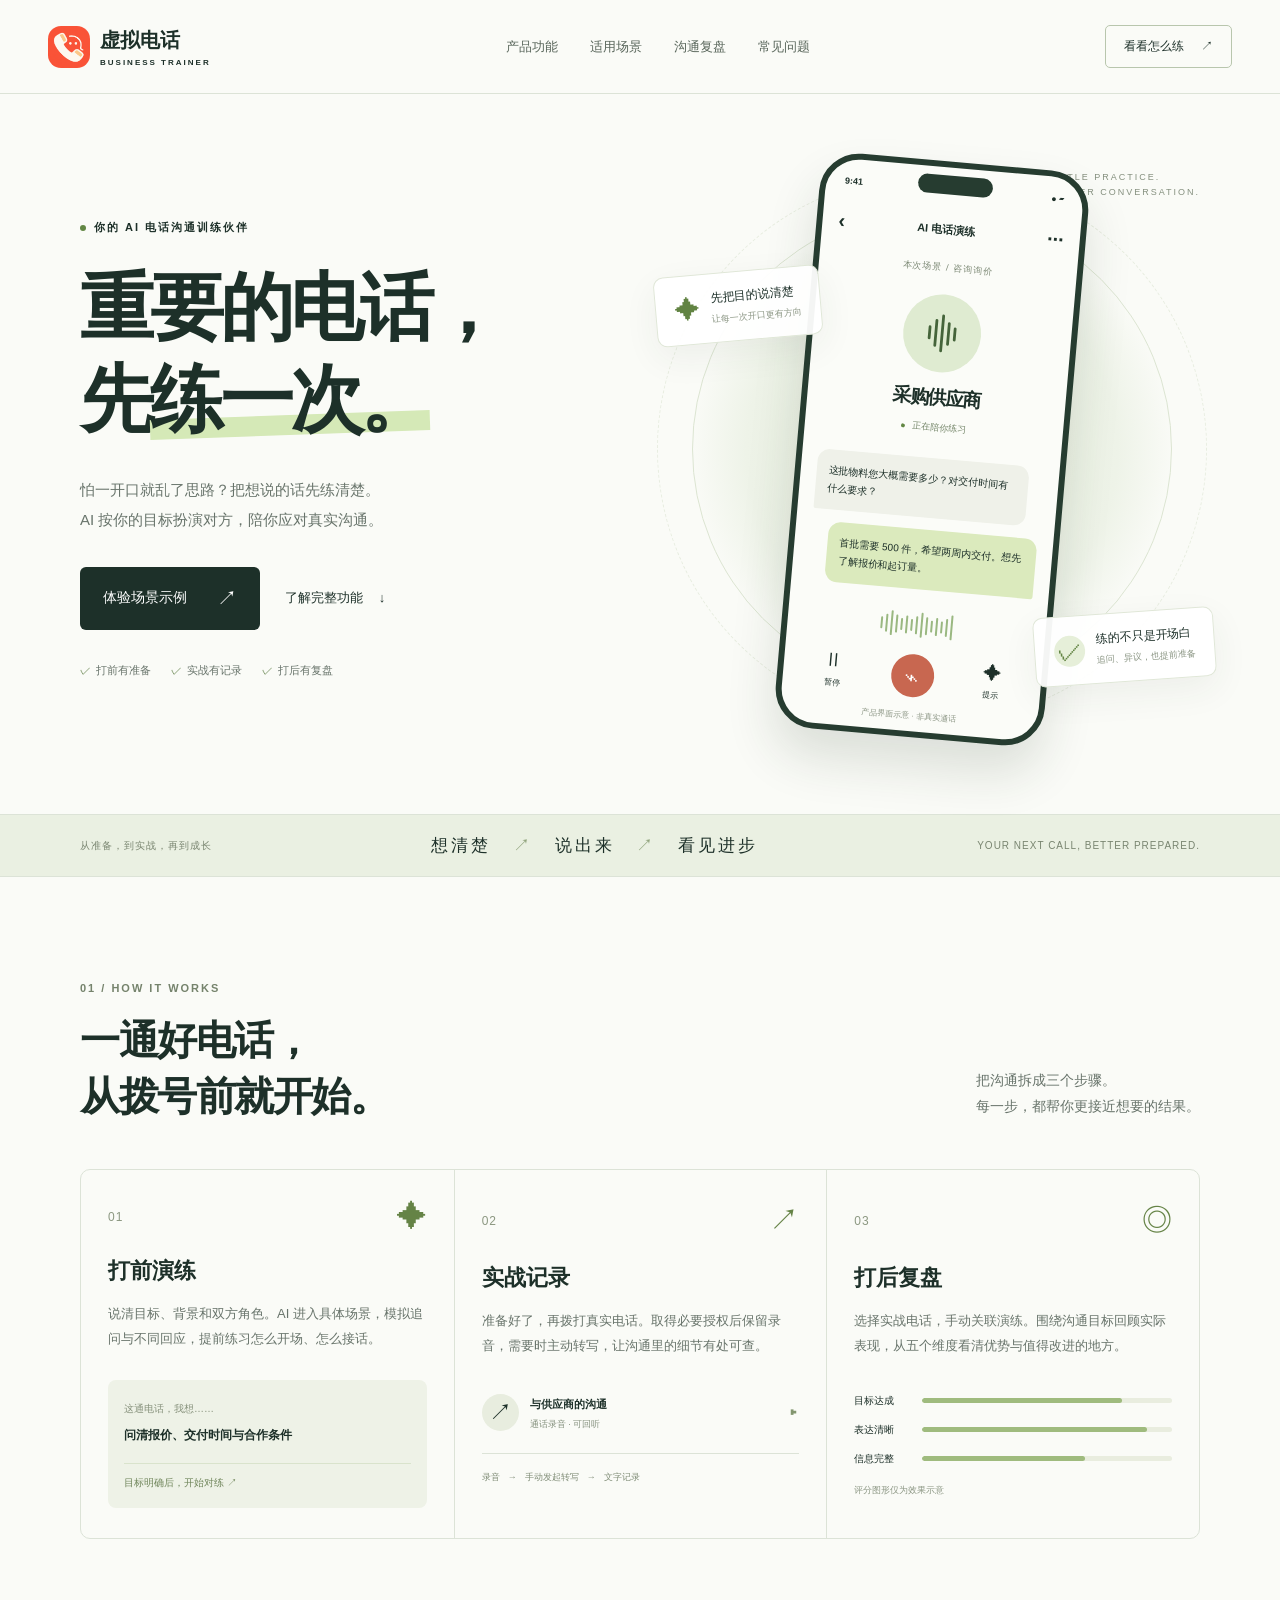
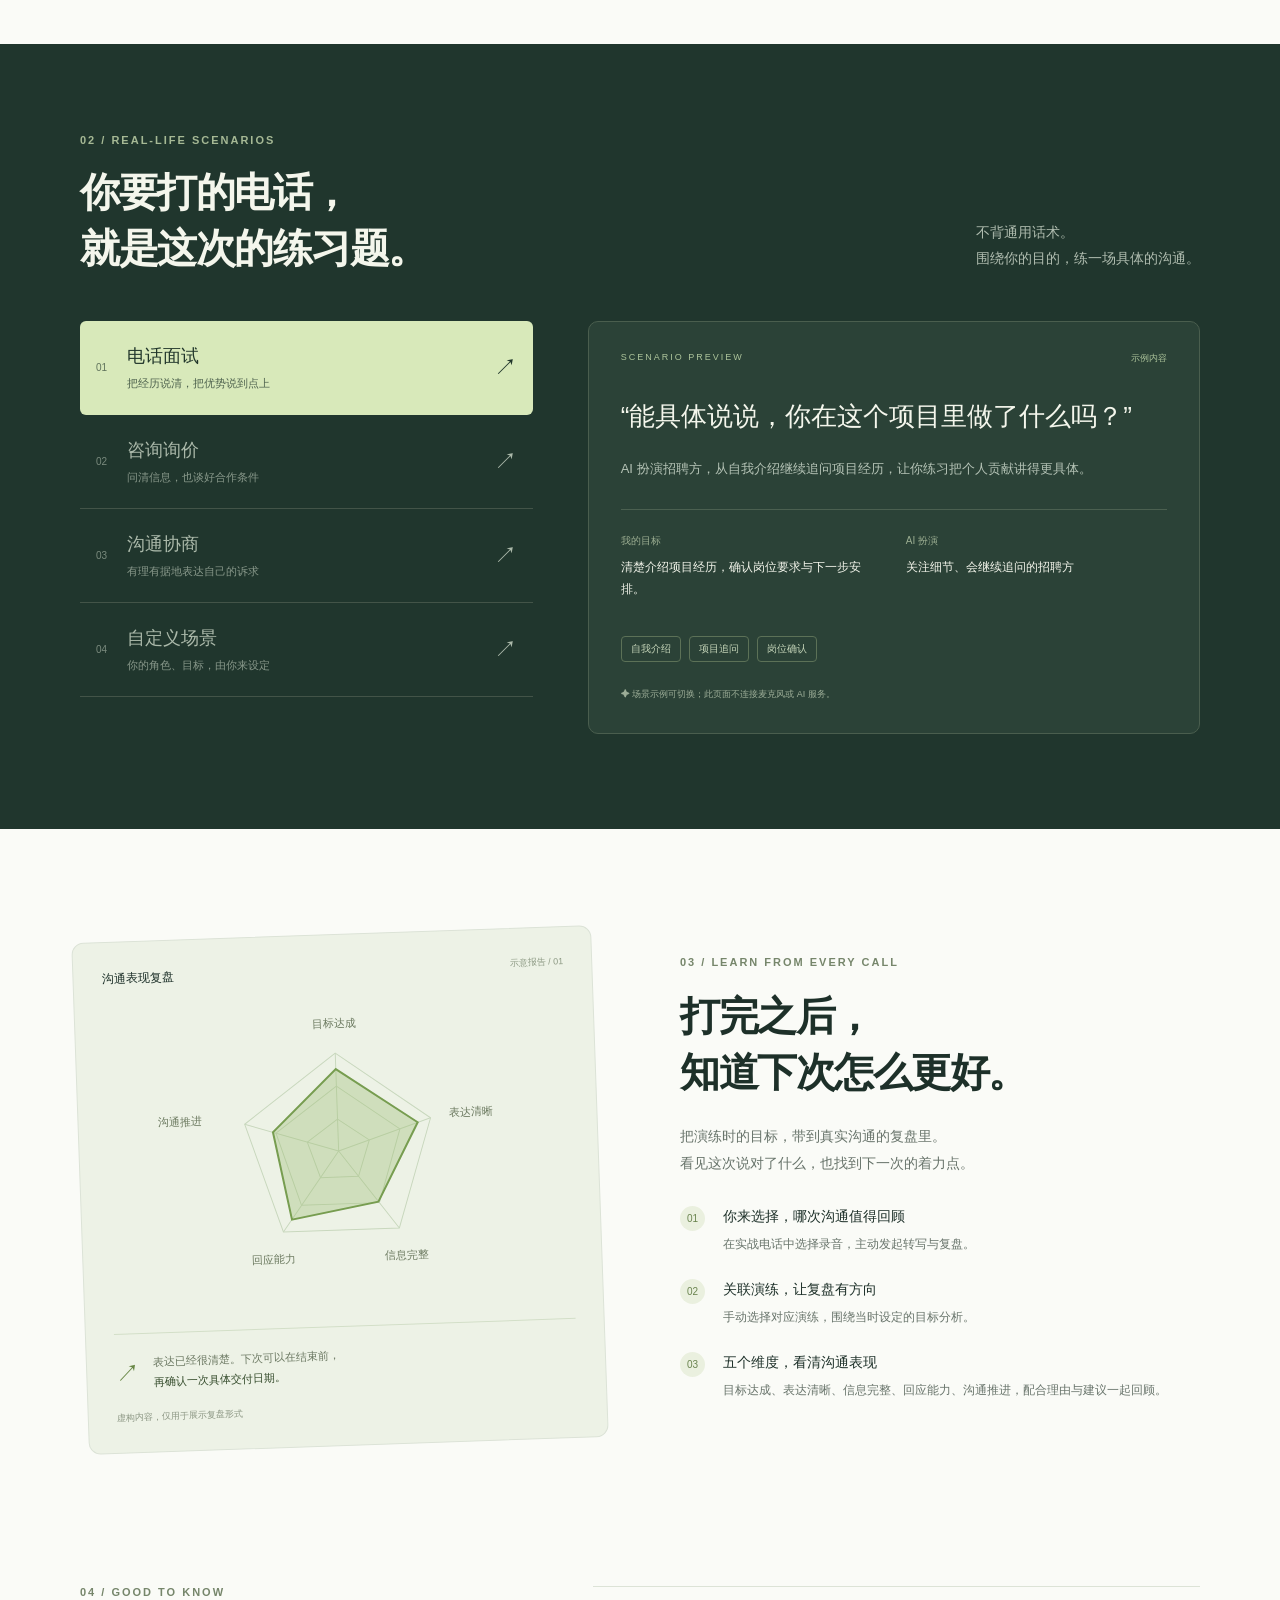
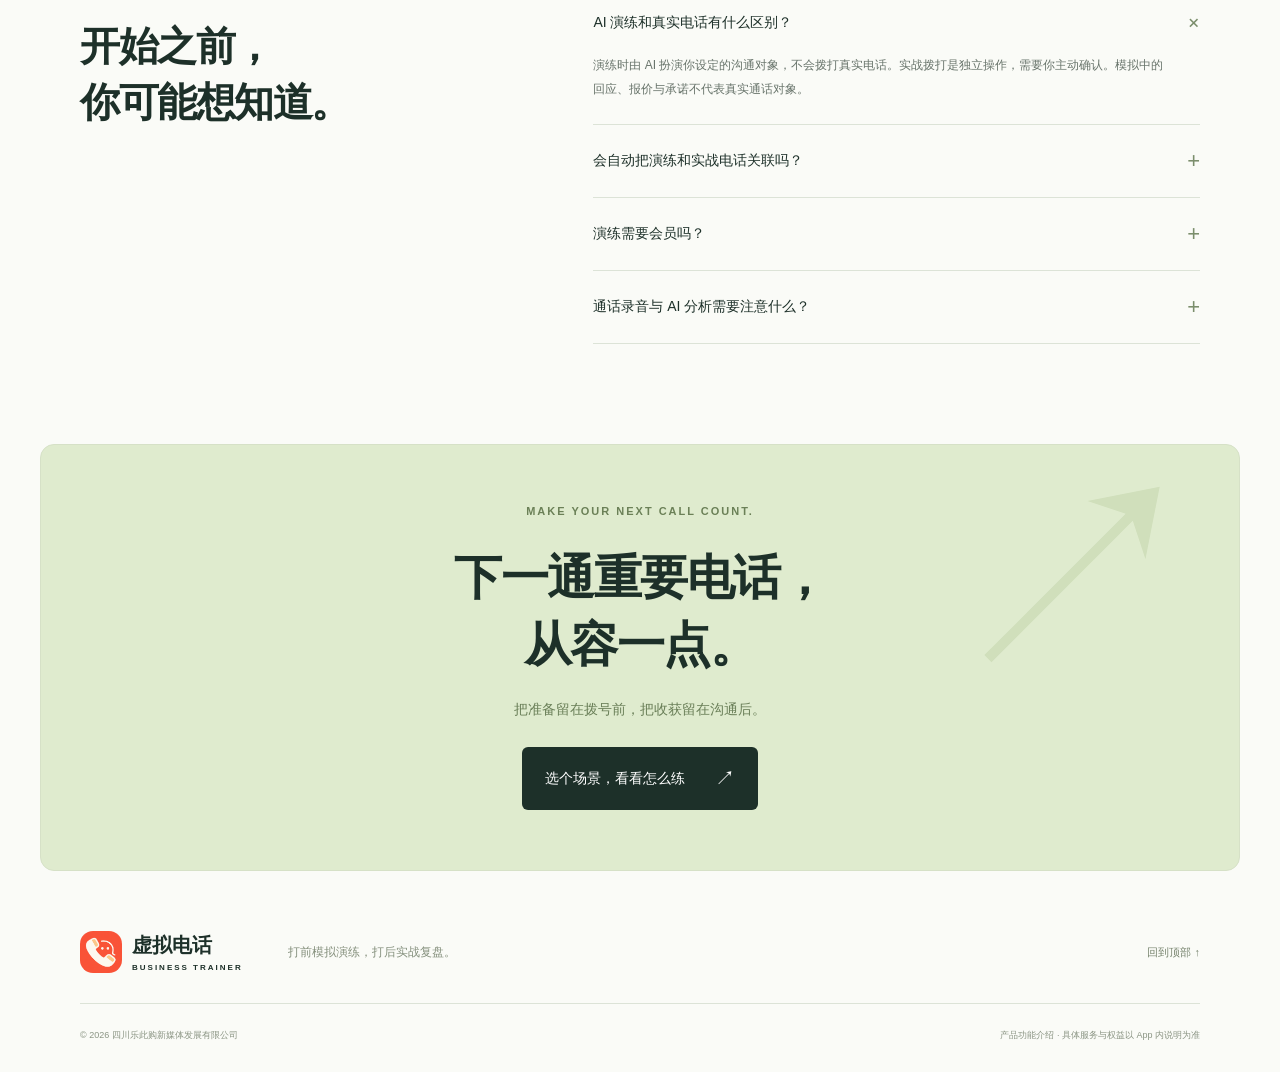
==== 官网/index.html @ 571f8d10 "更新官网与应用Logo，调整演练和复盘流程说明" ====
<!doctype html>
<html lang="zh-CN">
<head>
<meta charset="utf-8"><meta name="viewport" content="width=device-width, initial-scale=1">
<meta name="description" content="虚拟电话 BusinessTrainer：重要电话先演练，实战沟通留记录，打完再复盘。为电话面试、咨询询价、沟通协商提前做好准备。">
<meta name="theme-color" content="#edf3e8">
<title>虚拟电话 BusinessTrainer · 重要的电话，先练一次</title>
<link rel="icon" href="assets/app-logo.png" type="image/png"><link rel="apple-touch-icon" href="assets/app-logo.png"><link rel="stylesheet" href="styles.css"><script src="script.js" defer></script>
</head>
<body>
<a class="skip" href="#main">跳到主要内容</a>
<header class="header"><a href="#" class="brand" aria-label="虚拟电话 首页"><img class="brand-icon" src="assets/app-logo.png" alt="虚拟电话 Logo" width="42" height="42"><span>虚拟电话<small>BUSINESS TRAINER</small></span></a><nav aria-label="主导航"><a href="#features">产品功能</a><a href="#scenarios">适用场景</a><a href="#review">沟通复盘</a><a href="#faq">常见问题</a></nav><a class="nav-cta" href="#scenarios">看看怎么练 <span>↗</span></a></header>
<main id="main">
<section class="hero wrap">
<div class="hero-copy"><p class="eyebrow"><span class="dot"></span> 你的 AI 电话沟通训练伙伴</p><h1>重要的电话，<br>先<span class="emphasis">练一次。</span></h1><p class="hero-desc">怕一开口就乱了思路？把想说的话先练清楚。<br>AI 按你的目标扮演对方，陪你应对真实沟通。</p><div class="hero-actions"><a class="button dark" href="#scenarios">体验场景示例 <span>↗</span></a><a class="text-link" href="#features">了解完整功能 <span>↓</span></a></div><div class="hero-tags"><span>打前有准备</span><span>实战有记录</span><span>打后有复盘</span></div></div>
<div class="hero-art" aria-label="AI电话演练界面示意"><div class="orbit orbit-one"></div><div class="orbit orbit-two"></div><span class="art-caption">A LITTLE PRACTICE.<br>A BETTER CONVERSATION.</span><div class="float-note note-top"><span>✦</span><div>先把目的说清楚<small>让每一次开口更有方向</small></div></div><div class="phone"><div class="island"></div><div class="phone-bar"><span>9:41</span><span>● ▰</span></div><div class="phone-heading"><span>‹</span> AI 电话演练 <span>···</span></div><div class="role-label">本次场景 / 咨询询价</div><div class="avatar"><svg viewBox="0 0 80 80" aria-hidden="true"><path d="M22 32v16M31 22v36M40 15v50M49 25v30M58 32v16"/></svg></div><h2>采购供应商</h2><p class="phone-status"><span class="dot"></span> 正在陪你练习</p><div class="bubble ai">这批物料您大概需要多少？对交付时间有什么要求？</div><div class="bubble user">首批需要 500 件，希望两周内交付。想先了解报价和起订量。</div><div class="wave" aria-hidden="true"><i></i><i></i><i></i><i></i><i></i><i></i><i></i><i></i><i></i><i></i><i></i><i></i><i></i><i></i><i></i></div><div class="phone-controls"><span>Ⅱ<small>暂停</small></span><span class="end-call">⌁</span><span>✦<small>提示</small></span></div><p class="mock-label">产品界面示意 · 非真实通话</p></div><div class="float-note note-bottom"><span class="check">✓</span><div>练的不只是开场白<small>追问、异议，也提前准备</small></div></div></div>
</section>
<div class="ribbon"><div class="wrap"><span>从准备，到实战，再到成长</span><p>想清楚 <b>↗</b> 说出来 <b>↗</b> 看见进步</p><span>YOUR NEXT CALL, BETTER PREPARED.</span></div></div>
<section class="section wrap" id="features"><div class="section-top"><div><p class="eyebrow">01 / HOW IT WORKS</p><h2>一通好电话，<br>从拨号前就开始。</h2></div><p class="section-description">把沟通拆成三个步骤。<br>每一步，都帮你更接近想要的结果。</p></div><div class="feature-grid"><article class="feature"><div class="feature-top"><span class="step">01</span><span class="line-icon">✦</span></div><h3>打前演练</h3><p>说清目标、背景和双方角色。AI 进入具体场景，模拟追问与不同回应，提前练习怎么开场、怎么接话。</p><div class="mini-goal"><small>这通电话，我想……</small><strong>问清报价、交付时间与合作条件</strong><span>目标明确后，开始对练 ↗</span></div></article><article class="feature"><div class="feature-top"><span class="step">02</span><span class="line-icon">↗</span></div><h3>实战记录</h3><p>准备好了，再拨打真实电话。取得必要授权后保留录音，需要时主动转写，让沟通里的细节有处可查。</p><div class="mini-record"><span class="record-dot">↗</span><div><strong>与供应商的沟通</strong><small>通话录音 · 可回听</small></div><span>▸</span></div><div class="transcript"><span>录音</span><b>→</b><span>手动发起转写</span><b>→</b><span>文字记录</span></div></article><article class="feature"><div class="feature-top"><span class="step">03</span><span class="line-icon">◎</span></div><h3>打后复盘</h3><p>选择实战电话，手动关联演练。围绕沟通目标回顾实际表现，从五个维度看清优势与值得改进的地方。</p><div class="mini-review"><span>目标达成</span><div><i style="width:80%"></i></div><span>表达清晰</span><div><i style="width:90%"></i></div><span>信息完整</span><div><i style="width:65%"></i></div></div><small class="example-label">评分图形仅为效果示意</small></article></div></section>
<section class="scenarios-section" id="scenarios"><div class="wrap"><div class="section-top"><div><p class="eyebrow">02 / REAL-LIFE SCENARIOS</p><h2>你要打的电话，<br>就是这次的练习题。</h2></div><p class="section-description">不背通用话术。<br>围绕你的目的，练一场具体的沟通。</p></div><div class="scenario-layout"><div class="scenario-picker" role="tablist" aria-label="选择演练场景"><button role="tab" id="tab-interview" aria-controls="scenario-panel" aria-selected="true" data-scene="interview"><span>01</span><div><strong>电话面试</strong><small>把经历说清，把优势说到点上</small></div><b>↗</b></button><button role="tab" id="tab-inquiry" aria-controls="scenario-panel" aria-selected="false" tabindex="-1" data-scene="inquiry"><span>02</span><div><strong>咨询询价</strong><small>问清信息，也谈好合作条件</small></div><b>↗</b></button><button role="tab" id="tab-negotiate" aria-controls="scenario-panel" aria-selected="false" tabindex="-1" data-scene="negotiate"><span>03</span><div><strong>沟通协商</strong><small>有理有据地表达自己的诉求</small></div><b>↗</b></button><button role="tab" id="tab-custom" aria-controls="scenario-panel" aria-selected="false" tabindex="-1" data-scene="custom"><span>04</span><div><strong>自定义场景</strong><small>你的角色、目标，由你来设定</small></div><b>↗</b></button></div><div class="scenario-panel" id="scenario-panel" role="tabpanel" aria-labelledby="tab-interview" tabindex="0"><div class="panel-label"><span>SCENARIO PREVIEW</span><span>示例内容</span></div><h3 id="scene-title">“能具体说说，你在这个项目里做了什么吗？”</h3><p id="scene-desc">AI 扮演招聘方，从自我介绍继续追问项目经历，让你练习把个人贡献讲得更具体。</p><div class="scene-context"><div><small>我的目标</small><p id="scene-goal">清楚介绍项目经历，确认岗位要求与下一步安排。</p></div><div><small>AI 扮演</small><p id="scene-role">关注细节、会继续追问的招聘方</p></div></div><div class="practice-points" id="scene-points"><span>自我介绍</span><span>项目追问</span><span>岗位确认</span></div><p class="panel-foot">✦ 场景示例可切换；此页面不连接麦克风或 AI 服务。</p></div></div></div></section>
<section class="section wrap review-section" id="review"><div class="review-visual"><div class="report-top"><span>沟通表现复盘</span><small>示意报告 / 01</small></div><svg class="radar" viewBox="0 0 400 310" role="img" aria-label="五维复盘示意图：目标达成、表达清晰、信息完整、回应能力、沟通推进"><g transform="translate(200 153)"><polygon class="radar-grid" points="0,-98 93,-30 58,79 -58,79 -93,-30"/><polygon class="radar-grid" points="0,-65 62,-20 39,53 -39,53 -62,-20"/><polygon class="radar-grid" points="0,-32 31,-10 19,26 -19,26 -31,-10"/><path class="radar-grid" d="M0 0V-98M0 0L93 -30M0 0L58 79M0 0L-58 79M0 0L-93 -30"/><polygon class="radar-value" points="0,-82 80,-26 38,52 -49,67 -65,-21"/></g><g class="radar-label"><text x="200" y="29" text-anchor="middle">目标达成</text><text x="312" y="122">表达清晰</text><text x="265" y="263" text-anchor="middle">信息完整</text><text x="131" y="263" text-anchor="middle">回应能力</text><text x="20" y="122">沟通推进</text></g></svg><div class="report-note"><span>↗</span><p>表达已经很清楚。下次可以在结束前，<br><strong>再确认一次具体交付日期。</strong></p></div><small class="example-label">虚构内容，仅用于展示复盘形式</small></div><div class="review-copy"><p class="eyebrow">03 / LEARN FROM EVERY CALL</p><h2>打完之后，<br>知道下次怎么更好。</h2><p class="section-description">把演练时的目标，带到真实沟通的复盘里。<br>看见这次说对了什么，也找到下一次的着力点。</p><ol class="review-steps"><li><span>01</span><div><h3>你来选择，哪次沟通值得回顾</h3><p>在实战电话中选择录音，主动发起转写与复盘。</p></div></li><li><span>02</span><div><h3>关联演练，让复盘有方向</h3><p>手动选择对应演练，围绕当时设定的目标分析。</p></div></li><li><span>03</span><div><h3>五个维度，看清沟通表现</h3><p>目标达成、表达清晰、信息完整、回应能力、沟通推进，配合理由与建议一起回顾。</p></div></li></ol></div></section>
<section class="faq-section wrap" id="faq"><div><p class="eyebrow">04 / GOOD TO KNOW</p><h2>开始之前，<br>你可能想知道。</h2></div><div class="faq-list"><details open><summary>AI 演练和真实电话有什么区别？<span>+</span></summary><p>演练时由 AI 扮演你设定的沟通对象，不会拨打真实电话。实战拨打是独立操作，需要你主动确认。模拟中的回应、报价与承诺不代表真实通话对象。</p></details><details><summary>会自动把演练和实战电话关联吗？<span>+</span></summary><p>由你选择关联。在复盘中选择实战电话，再手动选择对应的演练并确认。挂断电话或完成转写，不会自动生成对照复盘。</p></details><details><summary>演练需要会员吗？<span>+</span></summary><p>AI 对话演练为会员功能。当前方案为每位用户每日累计最多 15 分钟，北京时间次日重置。实战呼叫、录音转写与复盘也受会员权益和每日额度限制，具体以 App 内说明为准。</p></details><details><summary>通话录音与 AI 分析需要注意什么？<span>+</span></summary><p>录音前需告知参与方并取得必要同意。语音转写及 AI 结果可能出现遗漏或错误，重要金额、日期与约定请结合原始录音和实际情况核实。</p></details></div></section>
<section class="closing wrap"><span class="closing-mark">↗</span><p class="eyebrow">MAKE YOUR NEXT CALL COUNT.</p><h2>下一通重要电话，<br>从容一点。</h2><p>把准备留在拨号前，把收获留在沟通后。</p><a href="#scenarios" class="button dark">选个场景，看看怎么练 <span>↗</span></a></section>
</main>
<footer class="footer wrap"><a href="#" class="brand"><img class="brand-icon" src="assets/app-logo.png" alt="虚拟电话 Logo" width="42" height="42"><span>虚拟电话<small>BUSINESS TRAINER</small></span></a><p>打前模拟演练，打后实战复盘。</p><a href="#main">回到顶部 ↑</a><div class="footer-bottom"><span>© <span id="year">2026</span> 四川乐此购新媒体发展有限公司</span><span>产品功能介绍 · 具体服务与权益以 App 内说明为准</span></div></footer>
</body></html>
---- 官网/styles.css ----
:root{--ink:#1d3029;--muted:#68746b;--paper:#fafbf7;--green:#d5e9b7;--line:#dce3d7;--serif:Georgia,'Songti SC','STSong',serif}*{box-sizing:border-box}html{scroll-behavior:smooth;scroll-padding-top:100px}body{margin:0;background:var(--paper);color:var(--ink);font-family:-apple-system,BlinkMacSystemFont,'Segoe UI','PingFang SC','Microsoft YaHei',sans-serif;-webkit-font-smoothing:antialiased}a{color:inherit;text-decoration:none}button{font:inherit}button,a,summary{-webkit-tap-highlight-color:transparent}a:focus-visible,button:focus-visible,summary:focus-visible,[tabindex]:focus-visible{outline:3px solid #638c3e;outline-offset:5px}.wrap{max-width:1200px;margin:auto;padding-left:40px;padding-right:40px}.skip{position:fixed;top:-60px;left:20px;padding:12px;background:var(--ink);color:white;z-index:20}.skip:focus{top:10px}.header{max-width:1440px;margin:auto;padding:25px 48px;display:flex;align-items:center;justify-content:space-between;gap:25px;border-bottom:1px solid var(--line)}.brand{display:flex;align-items:center;gap:10px;font-weight:700;font-size:20px;white-space:nowrap}.brand small{display:block;letter-spacing:2px;font-size:8px;font-weight:600;margin-top:4px}.brand-icon{width:42px;height:42px;background:var(--ink);color:var(--green);border-radius:13px;display:grid;place-items:center;font-size:33px;font-weight:400}.header nav{display:flex;gap:32px;font-size:13px;color:#59665b}.header nav a:hover,.text-link:hover{color:#567830}.nav-cta{border:1px solid #b8c6ad;padding:12px 18px;border-radius:5px;font-size:12px}.nav-cta span{margin-left:14px}.hero{min-height:720px;display:grid;grid-template-columns:1.05fr 1fr;align-items:center;gap:20px;padding-top:60px;padding-bottom:70px}.eyebrow{font-size:11px;letter-spacing:2px;font-weight:600;display:flex;align-items:center;gap:8px;margin:0 0 27px}.dot{display:inline-block;width:6px;height:6px;background:#628744;border-radius:50%}h1{font-size:clamp(48px,5.8vw,78px);letter-spacing:-4px;line-height:1.24;margin:0 0 29px;font-weight:650}.emphasis{position:relative;z-index:0}.emphasis:after{content:'';position:absolute;left:0;right:0;bottom:6px;height:20px;background:var(--green);z-index:-1;transform:rotate(-2deg)}.hero-desc{font-size:15px;line-height:1.95;color:var(--muted);margin:0}.hero-actions{display:flex;align-items:center;gap:25px;margin:33px 0}.button{display:inline-flex;align-items:center;justify-content:space-between;gap:30px;padding:18px 23px;border-radius:6px;font-size:14px}.dark{background:var(--ink);color:white}.dark:hover{background:#355040}.button span{font-size:20px}.text-link{font-size:13px}.text-link span{margin-left:12px}.hero-tags{display:flex;gap:20px;color:var(--muted);font-size:11px}.hero-tags span:before{content:'✓';margin-right:5px;color:#5a7b40}.hero-art{height:580px;position:relative;display:flex;align-items:center;justify-content:center;isolation:isolate}.orbit{position:absolute;border:1px solid #dce5d2;border-radius:50%;z-index:-1}.orbit-one{width:480px;height:480px;background:radial-gradient(ellipse,#e5eedb 5%,#eef3e8 55%,transparent 72%)}.orbit-two{width:550px;height:550px;border-style:dashed;opacity:.6}.art-caption{position:absolute;top:11px;right:0;font-size:9px;letter-spacing:2px;line-height:1.7;color:#85907f}.phone{width:270px;background:#fbfcf8;border:6px solid #263c30;border-radius:40px;padding:17px 16px 10px;box-shadow:0 28px 50px #24362424;transform:rotate(5deg);position:relative}.island{position:absolute;top:8px;left:92px;width:75px;height:19px;background:#263c30;border-radius:20px}.phone-bar{display:flex;justify-content:space-between;font-size:9px;font-weight:700;padding:0 3px 14px}.phone-heading{display:flex;justify-content:space-between;align-items:center;font-size:11px;font-weight:600;padding:10px 0 20px}.phone-heading>span{font-size:20px}.role-label{text-align:center;font-size:9px;color:#7c8975;letter-spacing:1px}.avatar{width:78px;height:78px;margin:20px auto 13px;border-radius:50%;background:#dfebd1;display:grid;place-items:center}.avatar svg{width:56px;height:56px;stroke:#45643a;stroke-width:4;stroke-linecap:round;fill:none}.phone h2{text-align:center;font-size:19px;margin:0}.phone-status{text-align:center;font-size:9px;color:#738568;margin:9px 0 24px}.phone-status .dot{width:4px;height:4px;margin-right:5px}.bubble{padding:12px;font-size:10px;line-height:1.8;border-radius:12px;margin:12px 0}.bubble.ai{background:#eff1e9;margin-right:14px;border-bottom-left-radius:2px}.bubble.user{background:#dbeabd;margin-left:17px;border-bottom-right-radius:2px}.wave{height:48px;display:flex;justify-content:center;align-items:center;gap:3px}.wave i{width:2px;height:12px;background:#9ab881;border-radius:3px}.wave i:nth-child(3n){height:25px}.wave i:nth-child(4n){height:34px}.wave i:nth-child(2n){height:18px}.phone-controls{display:flex;align-items:center;justify-content:space-around;text-align:center;font-size:18px;margin:5px 0 13px}.phone-controls small{display:block;font-size:8px;margin-top:5px;font-weight:400}.end-call{background:#c86750;color:white;width:43px;height:43px;display:grid;place-items:center;border-radius:50%;font-size:26px}.mock-label{text-align:center;font-size:8px;color:#8b9584;margin:0}.float-note{position:absolute;display:flex;gap:11px;align-items:center;background:#fffffff2;padding:16px 19px;border:1px solid #e0e7d8;border-radius:10px;box-shadow:0 12px 35px #2a3c2810;font-size:12px;z-index:2}.float-note small{display:block;color:#8a9583;font-size:9px;margin-top:6px}.float-note>span{color:#618342;font-size:25px}.note-top{top:112px;left:-8px;transform:rotate(-5deg)}.note-bottom{bottom:57px;right:-15px;transform:rotate(-4deg)}.check{background:#e6efd9;border-radius:50%;width:31px;height:31px;text-align:center}.ribbon{background:#eaf0e2;border-top:1px solid var(--line);border-bottom:1px solid var(--line)}.ribbon .wrap{display:flex;align-items:center;justify-content:space-between;gap:20px;padding-top:19px;padding-bottom:19px}.ribbon span{font-size:10px;color:#798570;letter-spacing:1px}.ribbon p{margin:0;font-size:17px;letter-spacing:3px}.ribbon b{font-weight:400;color:#91a47d;margin:0 14px}.section{padding-top:105px;padding-bottom:105px}.section-top{display:flex;justify-content:space-between;align-items:flex-end;gap:40px;margin-bottom:45px}h2{font-size:40px;line-height:1.4;letter-spacing:-1.5px;font-weight:600;margin:0}.section-top .eyebrow{margin-bottom:18px;color:#75836c}.section-description{color:var(--muted);font-size:14px;line-height:1.9;margin:0 0 4px}.feature-grid{display:grid;grid-template-columns:repeat(3,1fr);border:1px solid var(--line);border-radius:10px;overflow:hidden}.feature{padding:30px 27px;min-width:0}.feature+.feature{border-left:1px solid var(--line)}.feature-top{display:flex;align-items:center;justify-content:space-between}.step{font-size:12px;letter-spacing:1px;color:#8b9780}.line-icon{font-size:30px;color:#658346}.feature h3{font-size:22px;margin:22px 0 15px}.feature>p{font-size:13px;line-height:1.95;color:var(--muted);margin:0 0 28px}.mini-goal{background:#eef2e7;border-radius:8px;padding:18px 16px}.mini-goal small{font-size:10px;color:#86917b}.mini-goal strong{display:block;font-size:12px;line-height:1.7;margin:9px 0 18px}.mini-goal>span{font-size:10px;color:#70865b;border-top:1px solid #d9e3cc;display:block;padding-top:12px}.mini-record{display:flex;align-items:center;gap:11px;margin:35px 0 22px}.record-dot{width:37px;height:37px;background:#e8eddf;display:grid;place-items:center;border-radius:50%;font-size:23px}.mini-record strong{font-size:11px}.mini-record small{display:block;margin-top:6px;font-size:9px;color:#85917e}.mini-record>span:last-child{margin-left:auto;font-size:22px;color:#82966f}.transcript{display:flex;gap:8px;align-items:center;border-top:1px solid var(--line);padding-top:17px;font-size:9px;white-space:nowrap;color:#7f8c76}.transcript b{font-weight:400}.mini-review{display:grid;grid-template-columns:58px 1fr;gap:15px 10px;align-items:center;font-size:10px;margin-top:35px}.mini-review>div{height:5px;border-radius:5px;background:#e9eddf;overflow:hidden}.mini-review i{display:block;height:5px;background:#9fbb7e;border-radius:5px}.example-label{display:block;color:#8b9683;font-size:9px;margin-top:18px}.scenarios-section{background:#20362d;color:#f4f6ec;padding:90px 0 95px}.scenarios-section .eyebrow{color:#a6b995}.scenarios-section .section-description{color:#afbcaf}.scenario-layout{display:grid;grid-template-columns:.85fr 1.15fr;gap:55px}.scenario-picker{display:flex;flex-direction:column}.scenario-picker button{display:flex;align-items:center;text-align:left;border:0;border-bottom:1px solid #435448;background:transparent;padding:23px 16px;color:#abb9aa;gap:20px;cursor:pointer;border-radius:6px 6px 0 0}.scenario-picker button[aria-selected=true]{background:#d8e9ba;color:#21362b;border-color:transparent;border-radius:6px}.scenario-picker button>span{font-size:10px;opacity:.65}.scenario-picker strong{font-size:18px;font-weight:500}.scenario-picker small{display:block;font-size:11px;margin-top:8px;opacity:.75}.scenario-picker b{margin-left:auto;font-size:23px;font-weight:400}.scenario-panel{background:#2b4237;border:1px solid #4a5e4e;padding:30px 32px;border-radius:10px;align-self:stretch}.panel-label{display:flex;justify-content:space-between;font-size:9px;letter-spacing:2px;color:#adc49b}.panel-label span:last-child{letter-spacing:0}.scenario-panel h3{font-size:26px;line-height:1.65;font-weight:500;margin:30px 0 19px}.scenario-panel>p{font-size:13px;color:#b5c3b6;line-height:1.9}.scene-context{display:grid;grid-template-columns:1fr 1fr;gap:24px;margin:27px 0;border-top:1px solid #4b6050;padding-top:20px}.scene-context small{color:#9cae92;font-size:10px}.scene-context p{font-size:12px;line-height:1.9;margin:8px 0}.practice-points{display:flex;gap:8px;flex-wrap:wrap}.practice-points span{border:1px solid #5c7157;border-radius:4px;padding:5px 9px;font-size:10px;color:#c5d5b9}.scenario-panel .panel-foot{font-size:9px;color:#9cad97;margin:24px 0 0}.review-section{display:grid;grid-template-columns:1fr 1fr;gap:80px;align-items:center}.review-visual{background:#edf2e6;border:1px solid var(--line);padding:28px;border-radius:12px;transform:rotate(-2deg)}.report-top{display:flex;justify-content:space-between;font-size:12px}.report-top small{font-size:9px;color:#8c9983}.radar{display:block;width:100%;max-width:400px;margin:18px auto}.radar-grid{fill:none;stroke:#c9d8be;stroke-width:1}.radar-value{fill:#9dbd7660;stroke:#779d50;stroke-width:2}.radar-label{font-size:11px;fill:#6c7a60}.report-note{display:flex;gap:14px;align-items:center;border-top:1px solid #d3dfc8;padding-top:19px}.report-note>span{font-size:24px;color:#688746}.report-note p{font-size:11px;line-height:1.8;color:#6c7963;margin:0}.report-note strong{font-weight:500;color:#344b2b}.review-copy .eyebrow{color:#76866b;margin-bottom:20px}.review-copy>.section-description{margin-top:23px}.review-steps{list-style:none;padding:0;margin:30px 0 0}.review-steps li{display:flex;gap:18px;margin:23px 0}.review-steps li>span{width:25px;height:25px;flex-shrink:0;display:grid;place-items:center;background:#eaf0df;border-radius:50%;font-size:10px;color:#6a844f}.review-steps h3{font-size:14px;font-weight:550;margin:2px 0 8px}.review-steps p{font-size:12px;color:var(--muted);line-height:1.8;margin:0}.faq-section{display:grid;grid-template-columns:.85fr 1.15fr;gap:65px;padding-top:35px;padding-bottom:100px}.faq-section .eyebrow{color:#76866b;margin-bottom:20px}.faq-list details{border-bottom:1px solid var(--line);padding:23px 0}.faq-list details:first-child{border-top:1px solid var(--line)}summary{display:flex;justify-content:space-between;align-items:center;gap:20px;font-size:14px;font-weight:500;cursor:pointer;list-style:none}summary::-webkit-details-marker{display:none}summary>span{font-size:22px;font-weight:300;color:#7b8e6c}details[open] summary>span{transform:rotate(45deg)}details p{font-size:12px;color:var(--muted);line-height:2;margin:17px 30px 0 0}.closing{position:relative;text-align:center;background:#dfebce;border:1px solid #d6e1c7;border-radius:14px;padding-top:60px;padding-bottom:60px;overflow:hidden}.closing .eyebrow{justify-content:center;color:#6b8057}.closing h2{font-size:48px}.closing>p:not(.eyebrow){font-size:14px;color:#6a7f58;margin:23px 0 28px}.closing-mark{position:absolute;right:30px;top:0;font-size:270px;line-height:1;color:#d0dfbb;font-weight:200;pointer-events:none}.closing>*:not(.closing-mark){position:relative}.footer{padding-top:60px;padding-bottom:28px;display:flex;flex-wrap:wrap;align-items:center;gap:30px}.footer>p{font-size:12px;color:#85907d;margin-left:15px}.footer>a:last-of-type{margin-left:auto;font-size:11px;color:#76836d}.footer-bottom{width:100%;border-top:1px solid var(--line);padding-top:23px;display:flex;justify-content:space-between;gap:15px;font-size:9px;color:#8a9483;line-height:1.8}
@media(min-width:1500px){.hero{min-height:790px}}@media(max-width:1050px){.header{padding:23px 30px}.header nav{gap:20px}.hero{gap:0}.hero-art{transform:scale(.85);transform-origin:center}.hero-tags{gap:10px}.ribbon span:last-child{display:none}.review-section{gap:40px}.scenario-layout{gap:30px}.feature{padding:25px 19px}.float-note{white-space:nowrap}.closing{margin-left:30px;margin-right:30px}.scenario-panel{padding:26px}.scenario-panel h3{font-size:23px}}@media(max-width:760px){.wrap{padding-left:23px;padding-right:23px}.header{padding:19px 23px;flex-wrap:wrap;gap:18px}.brand{font-size:18px}.brand-icon{width:36px;height:36px;font-size:28px}.header nav{order:3;width:100%;justify-content:space-between;gap:8px;font-size:11px;padding-top:12px;border-top:1px solid var(--line)}.nav-cta{font-size:10px;padding:10px 12px;margin-left:auto}.hero{display:flex;flex-direction:column;align-items:stretch;padding-top:50px;padding-bottom:24px;min-height:auto}.eyebrow{font-size:9px;letter-spacing:1.5px;margin-bottom:22px}h1{font-size:58px;letter-spacing:-3px}.hero-desc{font-size:13px}.hero-actions{gap:20px;margin:27px 0}.hero-tags{gap:18px;font-size:9px}.hero-art{height:560px;transform:scale(.86);margin:-7px -23px -35px;transform-origin:center}.orbit-one{width:340px;height:340px}.orbit-two{width:385px;height:385px}.art-caption{right:5px;top:20px;font-size:8px}.note-top{left:5px;top:100px}.note-bottom{right:5px;bottom:45px}.float-note{padding:12px;font-size:11px}.ribbon .wrap{padding-top:20px;padding-bottom:20px;flex-direction:column;gap:10px}.ribbon p{font-size:15px}.section{padding-top:65px;padding-bottom:65px}.section-top{display:block;margin-bottom:30px}h2{font-size:32px;letter-spacing:-1px}.section-description{font-size:12px;margin-top:20px}.feature-grid{grid-template-columns:1fr}.feature{padding:25px}.feature+.feature{border-left:0;border-top:1px solid var(--line)}.feature>p{margin-bottom:22px}.mini-goal,.mini-record,.mini-review{max-width:100%}.feature h3{margin-top:12px}.mini-record,.mini-review{margin-top:24px}.transcript{justify-content:flex-start}.scenarios-section{padding:62px 0}.scenario-layout{grid-template-columns:1fr;gap:25px}.scenario-picker{display:grid;grid-template-columns:1fr 1fr;gap:8px}.scenario-picker button{padding:16px 11px;gap:8px;border:1px solid #435448;border-radius:6px;align-items:flex-start}.scenario-picker strong{font-size:15px}.scenario-picker small{font-size:10px;line-height:1.6}.scenario-picker button>span{font-size:9px;margin-top:3px}.scenario-picker b{font-size:17px}.scenario-panel{padding:23px}.scenario-panel h3{font-size:23px;margin-top:24px}.scene-context{gap:18px}.review-section{grid-template-columns:1fr;gap:43px}.review-copy{grid-row:1}.review-visual{margin:0 6px}.faq-section{grid-template-columns:1fr;gap:28px;padding-top:10px;padding-bottom:65px}.faq-list details{padding:21px 0}summary{font-size:13px}.closing{margin:0 18px;padding:43px 20px}.closing h2{font-size:37px}.closing .eyebrow{font-size:8px}.closing>p:not(.eyebrow){font-size:12px}.closing-mark{font-size:200px;right:-25px;top:10px}.footer{padding-top:40px;gap:20px}.footer>p{width:100%;order:3;margin:0}.footer-bottom{order:4;flex-direction:column;gap:4px;font-size:9px}.footer>a:last-of-type{font-size:10px}.hero-actions .button{font-size:12px;padding:16px 18px;gap:20px}.text-link{font-size:12px}}@media(max-width:360px){h1{font-size:51px}.hero-tags{gap:11px}.hero-art{transform:scale(.77);margin-top:-30px;margin-bottom:-60px}.hero-actions{gap:15px}.scenario-picker small{font-size:9px}.scenario-panel h3{font-size:21px}}@media(prefers-reduced-motion:reduce){html{scroll-behavior:auto}*{transition:none!important;animation:none!important}}

/* 用户提供的应用品牌图标 */
img.brand-icon{display:block;object-fit:contain;background:transparent;flex-shrink:0}
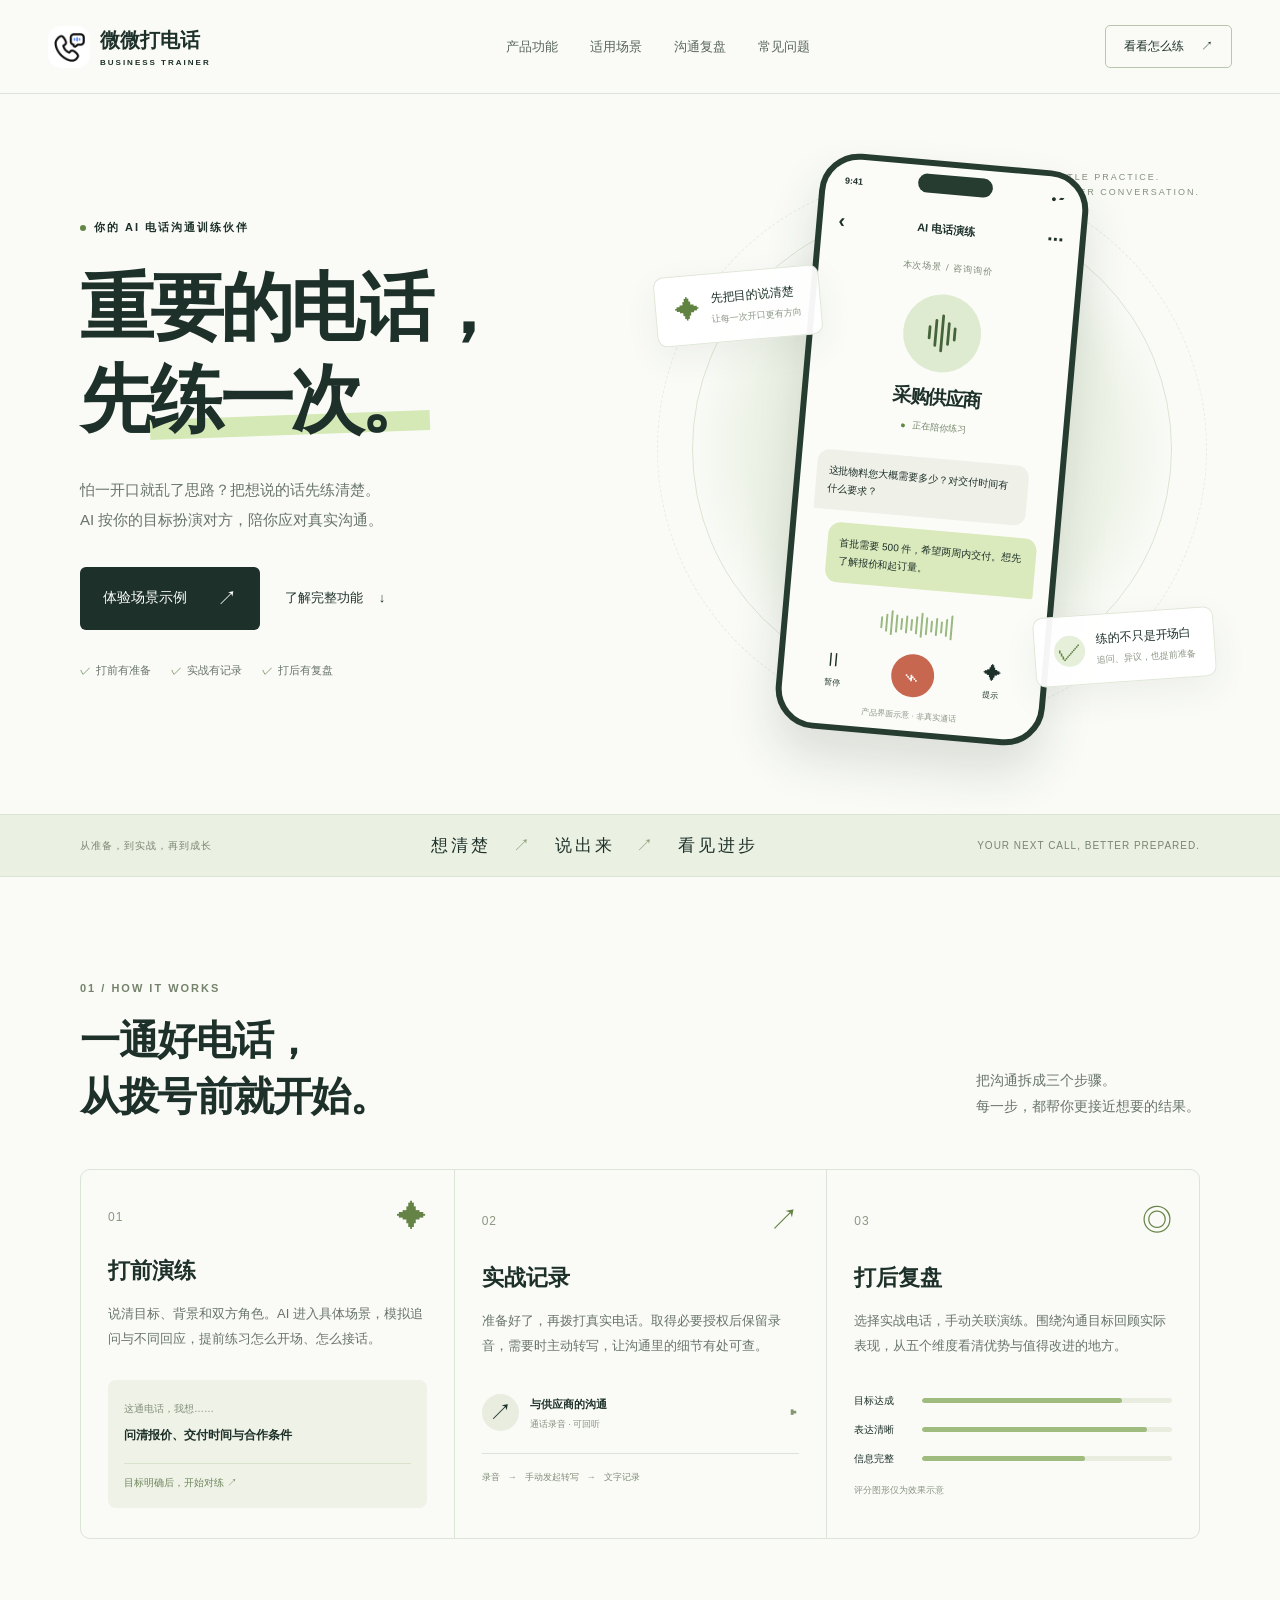
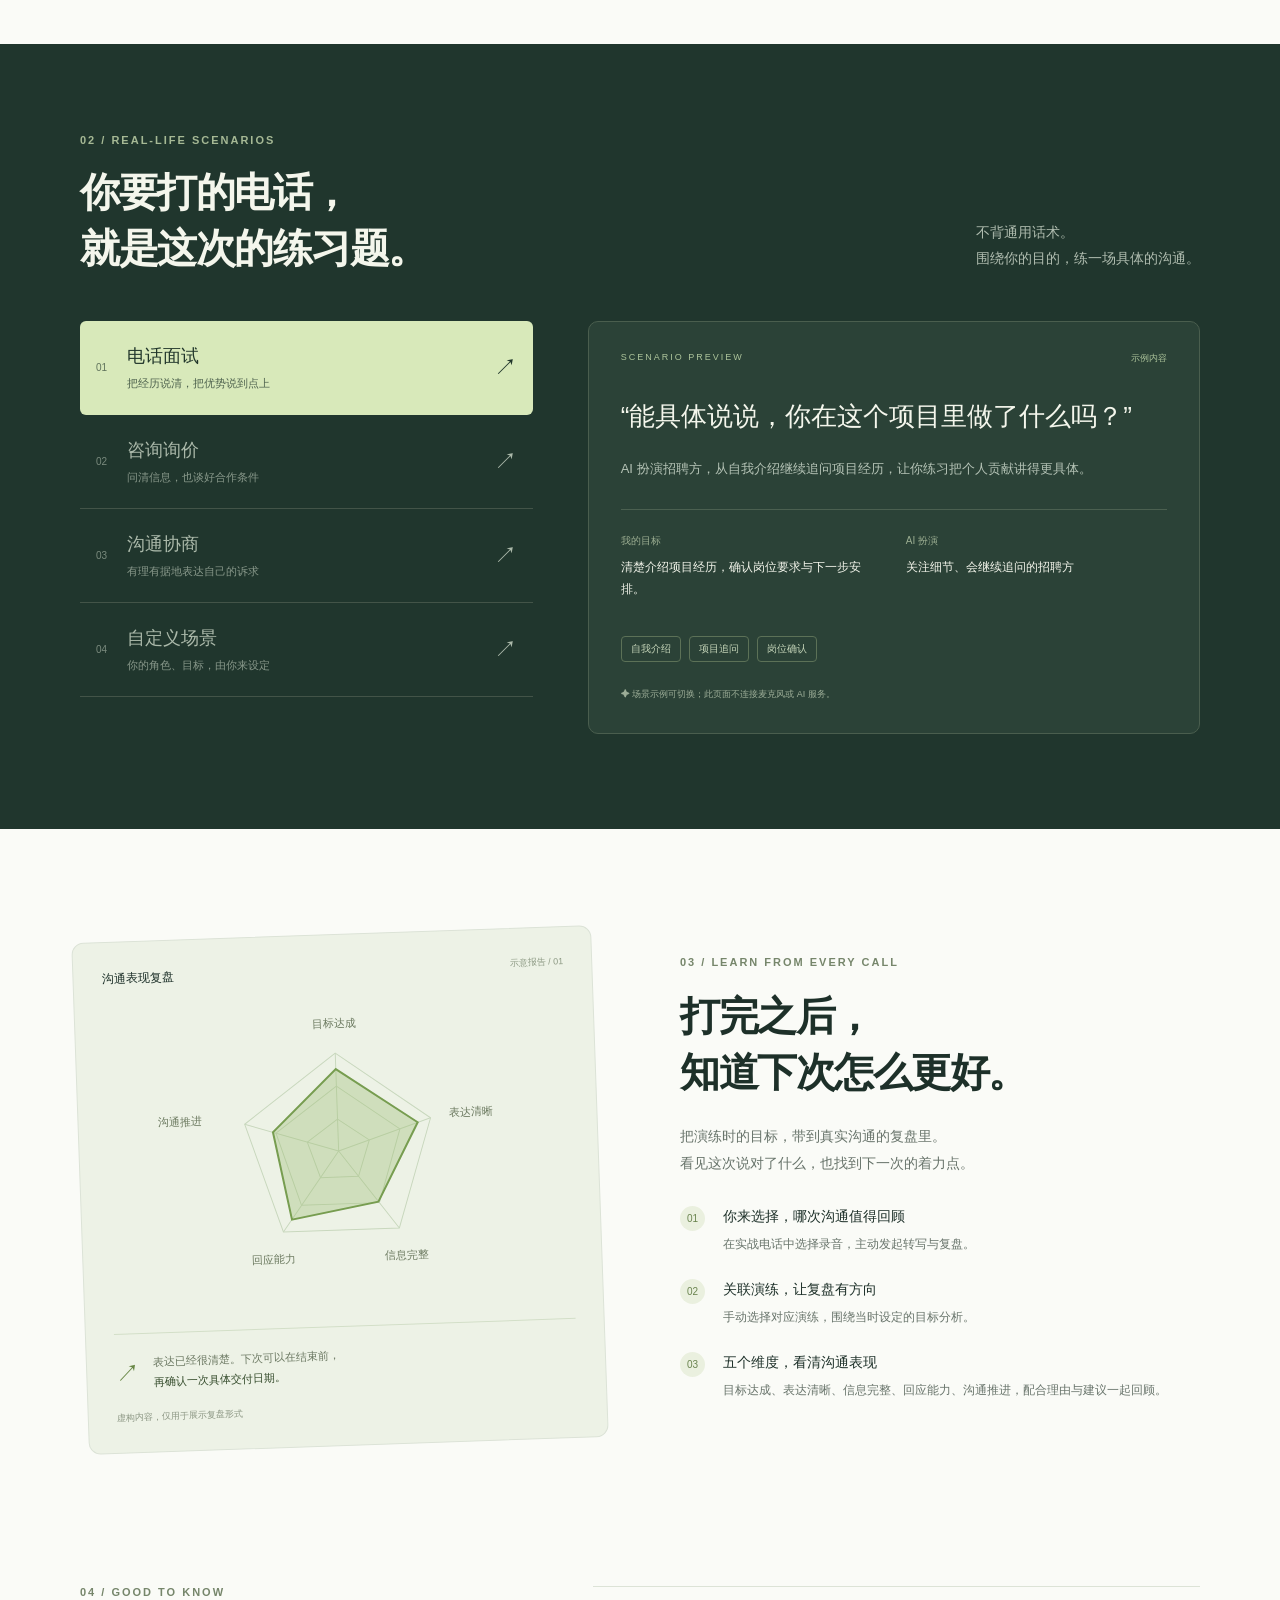
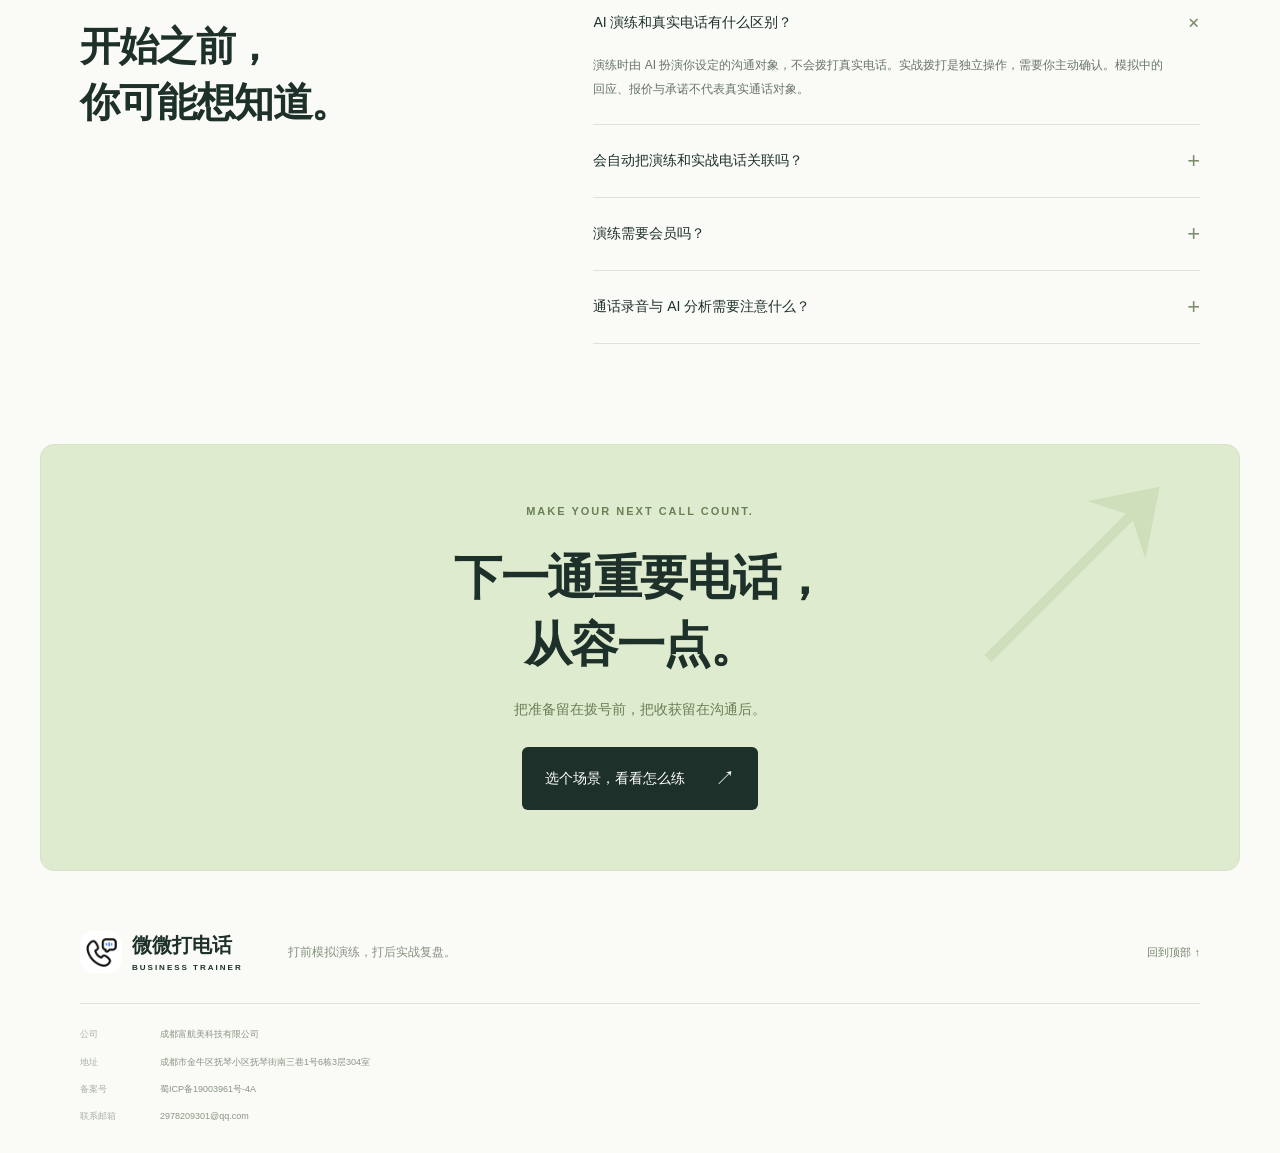
==== commit 89fbda86: "更新微微打电话官网品牌、Logo及底部联系信息" ====
--- a/官网/index.html
+++ b/官网/index.html
@@ -2,14 +2,14 @@
 <html lang="zh-CN">
 <head>
 <meta charset="utf-8"><meta name="viewport" content="width=device-width, initial-scale=1">
-<meta name="description" content="虚拟电话 BusinessTrainer：重要电话先演练，实战沟通留记录，打完再复盘。为电话面试、咨询询价、沟通协商提前做好准备。">
+<meta name="description" content="微微打电话：重要电话先演练，实战沟通留记录，打完再复盘。为电话面试、咨询询价、沟通协商提前做好准备。">
 <meta name="theme-color" content="#edf3e8">
-<title>虚拟电话 BusinessTrainer · 重要的电话，先练一次</title>
+<title>微微打电话 · 重要的电话，先练一次</title>
 <link rel="icon" href="assets/app-logo.png" type="image/png"><link rel="apple-touch-icon" href="assets/app-logo.png"><link rel="stylesheet" href="styles.css"><script src="script.js" defer></script>
 </head>
 <body>
 <a class="skip" href="#main">跳到主要内容</a>
-<header class="header"><a href="#" class="brand" aria-label="虚拟电话 首页"><img class="brand-icon" src="assets/app-logo.png" alt="虚拟电话 Logo" width="42" height="42"><span>虚拟电话<small>BUSINESS TRAINER</small></span></a><nav aria-label="主导航"><a href="#features">产品功能</a><a href="#scenarios">适用场景</a><a href="#review">沟通复盘</a><a href="#faq">常见问题</a></nav><a class="nav-cta" href="#scenarios">看看怎么练 <span>↗</span></a></header>
+<header class="header"><a href="#" class="brand" aria-label="微微打电话 首页"><img class="brand-icon" src="assets/app-logo.png" alt="微微打电话 Logo" width="42" height="42"><span>微微打电话<small>BUSINESS TRAINER</small></span></a><nav aria-label="主导航"><a href="#features">产品功能</a><a href="#scenarios">适用场景</a><a href="#review">沟通复盘</a><a href="#faq">常见问题</a></nav><a class="nav-cta" href="#scenarios">看看怎么练 <span>↗</span></a></header>
 <main id="main">
 <section class="hero wrap">
 <div class="hero-copy"><p class="eyebrow"><span class="dot"></span> 你的 AI 电话沟通训练伙伴</p><h1>重要的电话，<br>先<span class="emphasis">练一次。</span></h1><p class="hero-desc">怕一开口就乱了思路？把想说的话先练清楚。<br>AI 按你的目标扮演对方，陪你应对真实沟通。</p><div class="hero-actions"><a class="button dark" href="#scenarios">体验场景示例 <span>↗</span></a><a class="text-link" href="#features">了解完整功能 <span>↓</span></a></div><div class="hero-tags"><span>打前有准备</span><span>实战有记录</span><span>打后有复盘</span></div></div>
@@ -19,8 +19,8 @@
 <section class="section wrap" id="features"><div class="section-top"><div><p class="eyebrow">01 / HOW IT WORKS</p><h2>一通好电话，<br>从拨号前就开始。</h2></div><p class="section-description">把沟通拆成三个步骤。<br>每一步，都帮你更接近想要的结果。</p></div><div class="feature-grid"><article class="feature"><div class="feature-top"><span class="step">01</span><span class="line-icon">✦</span></div><h3>打前演练</h3><p>说清目标、背景和双方角色。AI 进入具体场景，模拟追问与不同回应，提前练习怎么开场、怎么接话。</p><div class="mini-goal"><small>这通电话，我想……</small><strong>问清报价、交付时间与合作条件</strong><span>目标明确后，开始对练 ↗</span></div></article><article class="feature"><div class="feature-top"><span class="step">02</span><span class="line-icon">↗</span></div><h3>实战记录</h3><p>准备好了，再拨打真实电话。取得必要授权后保留录音，需要时主动转写，让沟通里的细节有处可查。</p><div class="mini-record"><span class="record-dot">↗</span><div><strong>与供应商的沟通</strong><small>通话录音 · 可回听</small></div><span>▸</span></div><div class="transcript"><span>录音</span><b>→</b><span>手动发起转写</span><b>→</b><span>文字记录</span></div></article><article class="feature"><div class="feature-top"><span class="step">03</span><span class="line-icon">◎</span></div><h3>打后复盘</h3><p>选择实战电话，手动关联演练。围绕沟通目标回顾实际表现，从五个维度看清优势与值得改进的地方。</p><div class="mini-review"><span>目标达成</span><div><i style="width:80%"></i></div><span>表达清晰</span><div><i style="width:90%"></i></div><span>信息完整</span><div><i style="width:65%"></i></div></div><small class="example-label">评分图形仅为效果示意</small></article></div></section>
 <section class="scenarios-section" id="scenarios"><div class="wrap"><div class="section-top"><div><p class="eyebrow">02 / REAL-LIFE SCENARIOS</p><h2>你要打的电话，<br>就是这次的练习题。</h2></div><p class="section-description">不背通用话术。<br>围绕你的目的，练一场具体的沟通。</p></div><div class="scenario-layout"><div class="scenario-picker" role="tablist" aria-label="选择演练场景"><button role="tab" id="tab-interview" aria-controls="scenario-panel" aria-selected="true" data-scene="interview"><span>01</span><div><strong>电话面试</strong><small>把经历说清，把优势说到点上</small></div><b>↗</b></button><button role="tab" id="tab-inquiry" aria-controls="scenario-panel" aria-selected="false" tabindex="-1" data-scene="inquiry"><span>02</span><div><strong>咨询询价</strong><small>问清信息，也谈好合作条件</small></div><b>↗</b></button><button role="tab" id="tab-negotiate" aria-controls="scenario-panel" aria-selected="false" tabindex="-1" data-scene="negotiate"><span>03</span><div><strong>沟通协商</strong><small>有理有据地表达自己的诉求</small></div><b>↗</b></button><button role="tab" id="tab-custom" aria-controls="scenario-panel" aria-selected="false" tabindex="-1" data-scene="custom"><span>04</span><div><strong>自定义场景</strong><small>你的角色、目标，由你来设定</small></div><b>↗</b></button></div><div class="scenario-panel" id="scenario-panel" role="tabpanel" aria-labelledby="tab-interview" tabindex="0"><div class="panel-label"><span>SCENARIO PREVIEW</span><span>示例内容</span></div><h3 id="scene-title">“能具体说说，你在这个项目里做了什么吗？”</h3><p id="scene-desc">AI 扮演招聘方，从自我介绍继续追问项目经历，让你练习把个人贡献讲得更具体。</p><div class="scene-context"><div><small>我的目标</small><p id="scene-goal">清楚介绍项目经历，确认岗位要求与下一步安排。</p></div><div><small>AI 扮演</small><p id="scene-role">关注细节、会继续追问的招聘方</p></div></div><div class="practice-points" id="scene-points"><span>自我介绍</span><span>项目追问</span><span>岗位确认</span></div><p class="panel-foot">✦ 场景示例可切换；此页面不连接麦克风或 AI 服务。</p></div></div></div></section>
 <section class="section wrap review-section" id="review"><div class="review-visual"><div class="report-top"><span>沟通表现复盘</span><small>示意报告 / 01</small></div><svg class="radar" viewBox="0 0 400 310" role="img" aria-label="五维复盘示意图：目标达成、表达清晰、信息完整、回应能力、沟通推进"><g transform="translate(200 153)"><polygon class="radar-grid" points="0,-98 93,-30 58,79 -58,79 -93,-30"/><polygon class="radar-grid" points="0,-65 62,-20 39,53 -39,53 -62,-20"/><polygon class="radar-grid" points="0,-32 31,-10 19,26 -19,26 -31,-10"/><path class="radar-grid" d="M0 0V-98M0 0L93 -30M0 0L58 79M0 0L-58 79M0 0L-93 -30"/><polygon class="radar-value" points="0,-82 80,-26 38,52 -49,67 -65,-21"/></g><g class="radar-label"><text x="200" y="29" text-anchor="middle">目标达成</text><text x="312" y="122">表达清晰</text><text x="265" y="263" text-anchor="middle">信息完整</text><text x="131" y="263" text-anchor="middle">回应能力</text><text x="20" y="122">沟通推进</text></g></svg><div class="report-note"><span>↗</span><p>表达已经很清楚。下次可以在结束前，<br><strong>再确认一次具体交付日期。</strong></p></div><small class="example-label">虚构内容，仅用于展示复盘形式</small></div><div class="review-copy"><p class="eyebrow">03 / LEARN FROM EVERY CALL</p><h2>打完之后，<br>知道下次怎么更好。</h2><p class="section-description">把演练时的目标，带到真实沟通的复盘里。<br>看见这次说对了什么，也找到下一次的着力点。</p><ol class="review-steps"><li><span>01</span><div><h3>你来选择，哪次沟通值得回顾</h3><p>在实战电话中选择录音，主动发起转写与复盘。</p></div></li><li><span>02</span><div><h3>关联演练，让复盘有方向</h3><p>手动选择对应演练，围绕当时设定的目标分析。</p></div></li><li><span>03</span><div><h3>五个维度，看清沟通表现</h3><p>目标达成、表达清晰、信息完整、回应能力、沟通推进，配合理由与建议一起回顾。</p></div></li></ol></div></section>
-<section class="faq-section wrap" id="faq"><div><p class="eyebrow">04 / GOOD TO KNOW</p><h2>开始之前，<br>你可能想知道。</h2></div><div class="faq-list"><details open><summary>AI 演练和真实电话有什么区别？<span>+</span></summary><p>演练时由 AI 扮演你设定的沟通对象，不会拨打真实电话。实战拨打是独立操作，需要你主动确认。模拟中的回应、报价与承诺不代表真实通话对象。</p></details><details><summary>会自动把演练和实战电话关联吗？<span>+</span></summary><p>由你选择关联。在复盘中选择实战电话，再手动选择对应的演练并确认。挂断电话或完成转写，不会自动生成对照复盘。</p></details><details><summary>演练需要会员吗？<span>+</span></summary><p>AI 对话演练为会员功能。当前方案为每位用户每日累计最多 15 分钟，北京时间次日重置。实战呼叫、录音转写与复盘也受会员权益和每日额度限制，具体以 App 内说明为准。</p></details><details><summary>通话录音与 AI 分析需要注意什么？<span>+</span></summary><p>录音前需告知参与方并取得必要同意。语音转写及 AI 结果可能出现遗漏或错误，重要金额、日期与约定请结合原始录音和实际情况核实。</p></details></div></section>
+<section class="faq-section wrap" id="faq"><div><p class="eyebrow">04 / GOOD TO KNOW</p><h2>开始之前，<br>你可能想知道。</h2></div><div class="faq-list"><details open><summary>AI 演练和真实电话有什么区别？<span>+</span></summary><p>演练时由 AI 扮演你设定的沟通对象，不会拨打真实电话。实战拨打是独立操作，需要你主动确认。模拟中的回应、报价与承诺不代表真实通话对象。</p></details><details><summary>会自动把演练和实战电话关联吗？<span>+</span></summary><p>由你选择关联。在复盘中选择实战电话，再手动选择对应的演练并确认。挂断电话或完成转写，不会自动生成对照复盘。</p></details><details><summary>演练需要会员吗？<span>+</span></summary><p>AI 对话演练为会员功能。当前方案为每位用户每日累计最多 15 分钟，北京时间次日重置。实战呼叫、录音转写与复盘也受会员权益和每日额度限制，具体以 App 内说明为准。</p></details><details><summary>通话录音与 AI 分析需要注意什么？<span>+</span></summary><p>语音转写及 AI 结果可能出现遗漏或错误，重要金额、日期与约定请结合原始录音和实际情况核实。</p></details></div></section>
 <section class="closing wrap"><span class="closing-mark">↗</span><p class="eyebrow">MAKE YOUR NEXT CALL COUNT.</p><h2>下一通重要电话，<br>从容一点。</h2><p>把准备留在拨号前，把收获留在沟通后。</p><a href="#scenarios" class="button dark">选个场景，看看怎么练 <span>↗</span></a></section>
 </main>
-<footer class="footer wrap"><a href="#" class="brand"><img class="brand-icon" src="assets/app-logo.png" alt="虚拟电话 Logo" width="42" height="42"><span>虚拟电话<small>BUSINESS TRAINER</small></span></a><p>打前模拟演练，打后实战复盘。</p><a href="#main">回到顶部 ↑</a><div class="footer-bottom"><span>© <span id="year">2026</span> 四川乐此购新媒体发展有限公司</span><span>产品功能介绍 · 具体服务与权益以 App 内说明为准</span></div></footer>
+<footer class="footer wrap"><a href="#" class="brand"><img class="brand-icon" src="assets/app-logo.png" alt="微微打电话 Logo" width="42" height="42"><span>微微打电话<small>BUSINESS TRAINER</small></span></a><p>打前模拟演练，打后实战复盘。</p><a href="#main">回到顶部 ↑</a><div class="footer-bottom footer-company-info"><div><span class="footer-info-label">公司</span><span>成都富航美科技有限公司</span></div><div><span class="footer-info-label">地址</span><span>成都市金牛区抚琴小区抚琴街南三巷1号6栋3层304室</span></div><div><span class="footer-info-label">备案号</span><span>蜀ICP备19003961号-4A</span></div><div><span class="footer-info-label">联系邮箱</span><a href="mailto:2978209301@qq.com">2978209301@qq.com</a></div></div></footer>
 </body></html>
--- a/官网/styles.css
+++ b/官网/styles.css
@@ -3,3 +3,5 @@
 
 /* 用户提供的应用品牌图标 */
 img.brand-icon{display:block;object-fit:contain;background:transparent;flex-shrink:0}
+
+.footer-company-info{display:grid;grid-template-columns:1fr;gap:12px}.footer-company-info>div{display:flex;align-items:baseline;gap:16px;line-height:1.7}.footer-company-info .footer-info-label{flex:0 0 64px;opacity:.7}.footer-company-info>div>span:last-child,.footer-company-info a{overflow-wrap:anywhere;min-width:0}
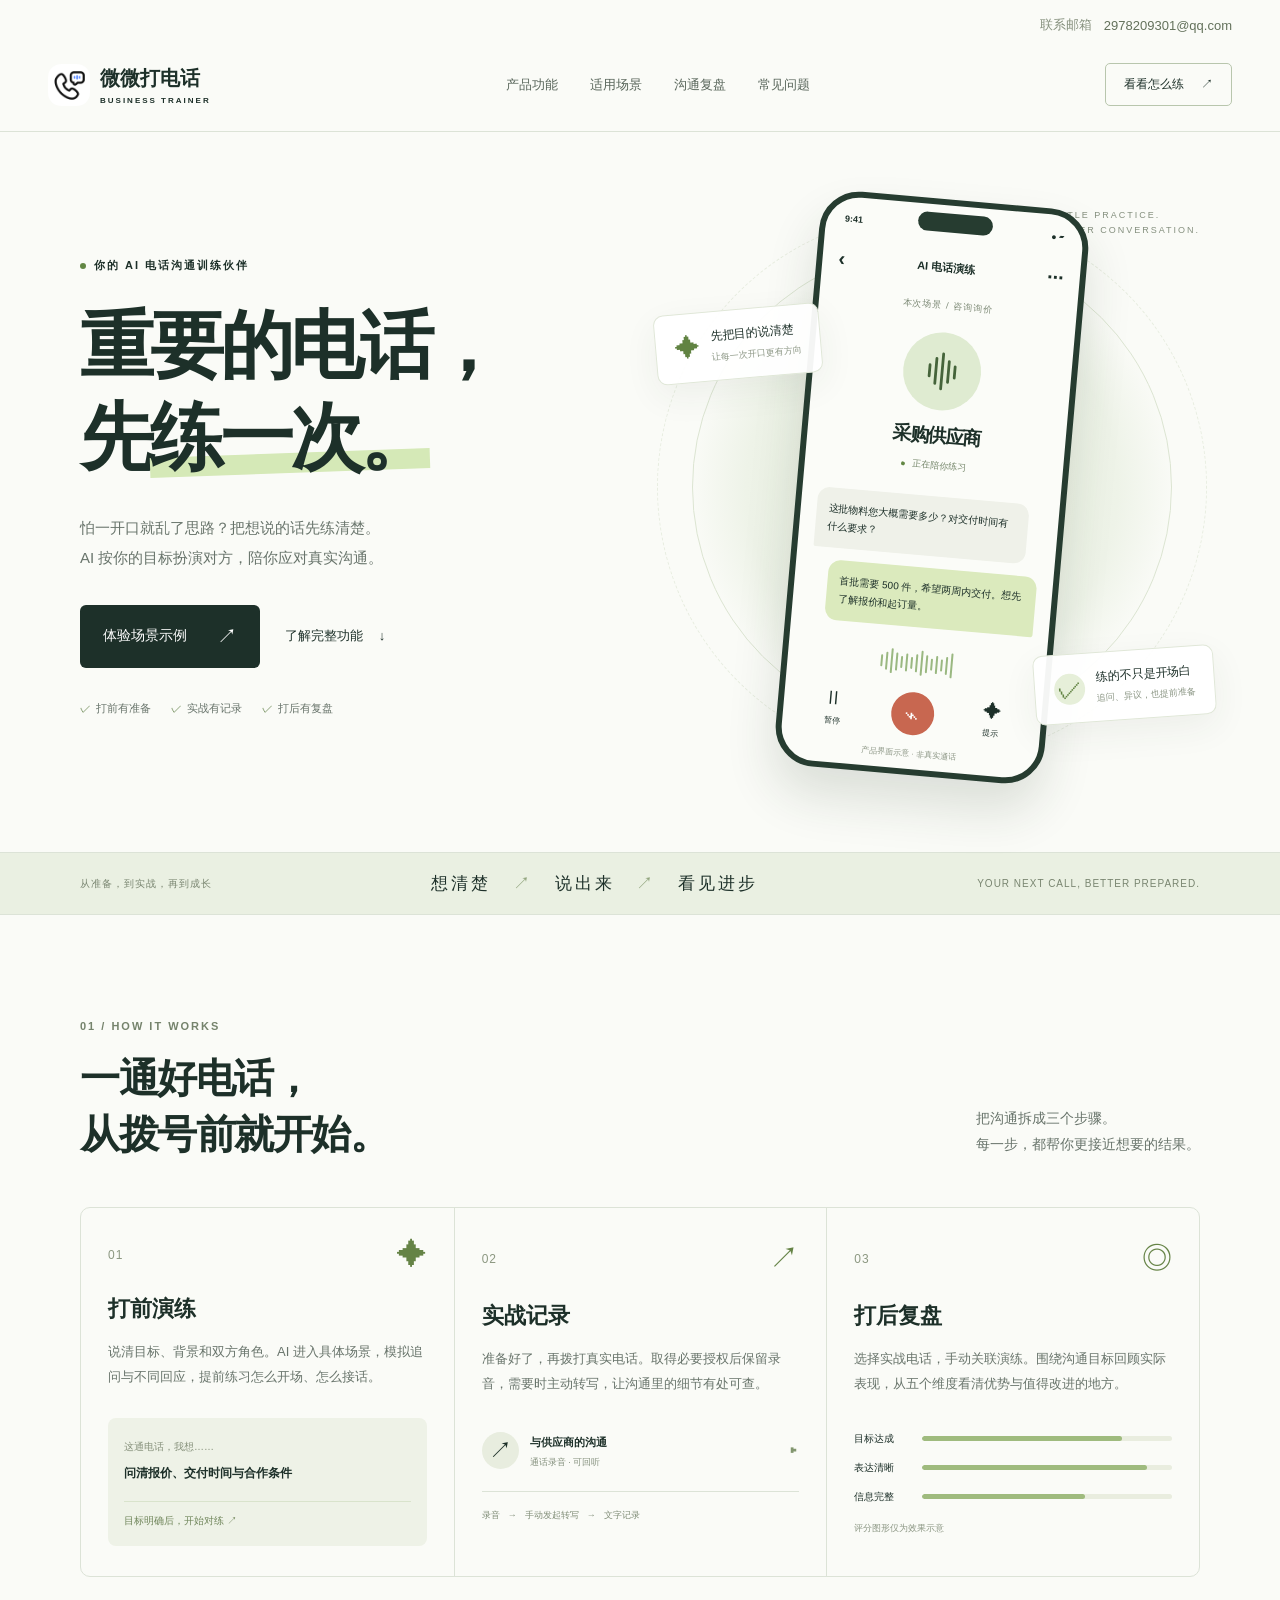
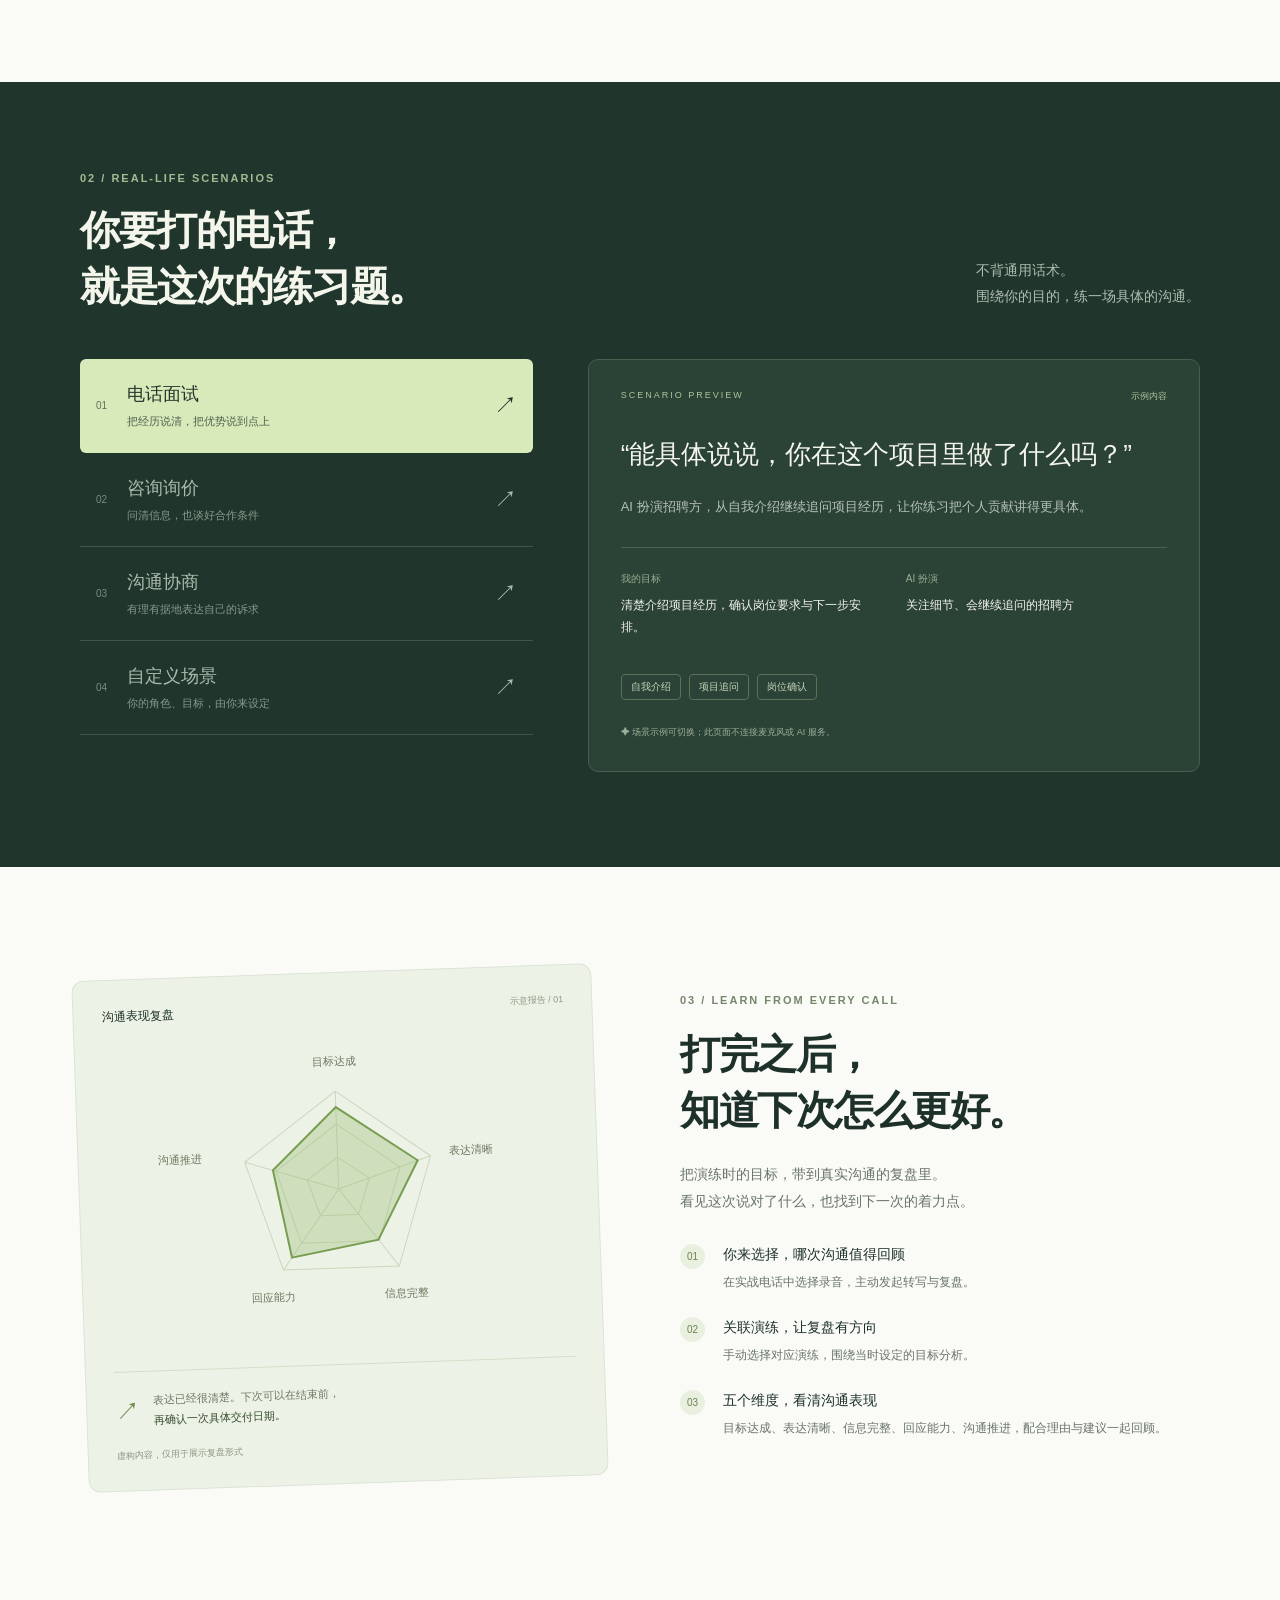
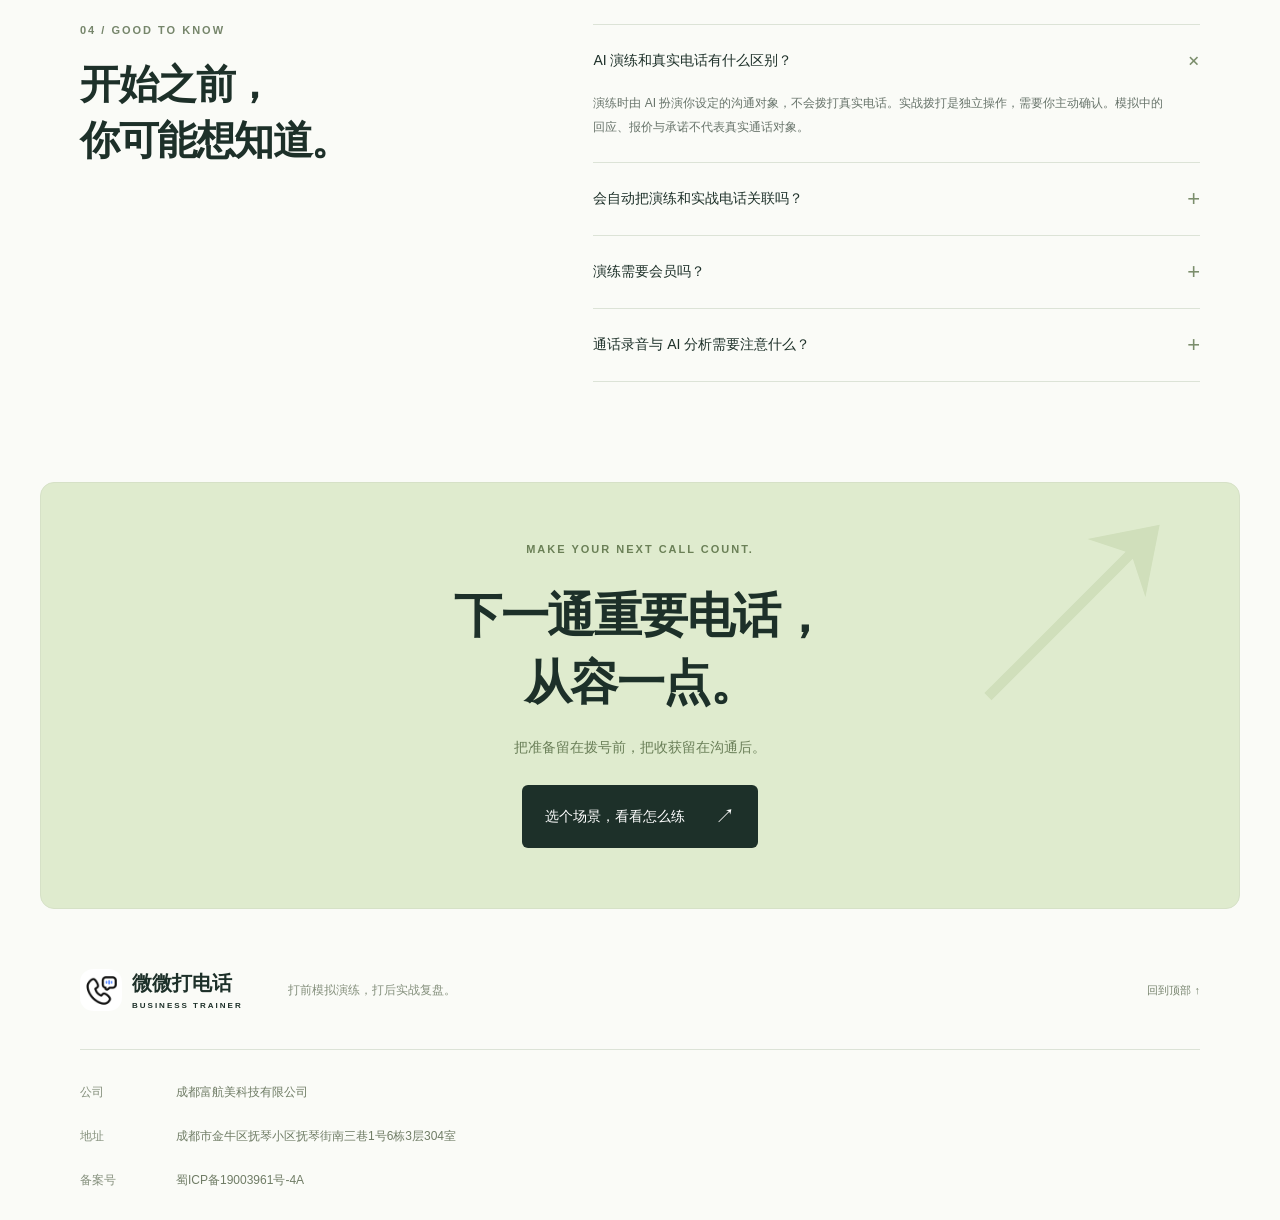
==== commit a87492f9: "调整官网公司信息排版并将联系邮箱移至顶部" ====
--- a/官网/index.html
+++ b/官网/index.html
@@ -9,7 +9,7 @@
 </head>
 <body>
 <a class="skip" href="#main">跳到主要内容</a>
-<header class="header"><a href="#" class="brand" aria-label="微微打电话 首页"><img class="brand-icon" src="assets/app-logo.png" alt="微微打电话 Logo" width="42" height="42"><span>微微打电话<small>BUSINESS TRAINER</small></span></a><nav aria-label="主导航"><a href="#features">产品功能</a><a href="#scenarios">适用场景</a><a href="#review">沟通复盘</a><a href="#faq">常见问题</a></nav><a class="nav-cta" href="#scenarios">看看怎么练 <span>↗</span></a></header>
+<div class="site-contact-bar"><a href="mailto:2978209301@qq.com"><span>联系邮箱</span>2978209301@qq.com</a></div><header class="header"><a href="#" class="brand" aria-label="微微打电话 首页"><img class="brand-icon" src="assets/app-logo.png" alt="微微打电话 Logo" width="42" height="42"><span>微微打电话<small>BUSINESS TRAINER</small></span></a><nav aria-label="主导航"><a href="#features">产品功能</a><a href="#scenarios">适用场景</a><a href="#review">沟通复盘</a><a href="#faq">常见问题</a></nav><a class="nav-cta" href="#scenarios">看看怎么练 <span>↗</span></a></header>
 <main id="main">
 <section class="hero wrap">
 <div class="hero-copy"><p class="eyebrow"><span class="dot"></span> 你的 AI 电话沟通训练伙伴</p><h1>重要的电话，<br>先<span class="emphasis">练一次。</span></h1><p class="hero-desc">怕一开口就乱了思路？把想说的话先练清楚。<br>AI 按你的目标扮演对方，陪你应对真实沟通。</p><div class="hero-actions"><a class="button dark" href="#scenarios">体验场景示例 <span>↗</span></a><a class="text-link" href="#features">了解完整功能 <span>↓</span></a></div><div class="hero-tags"><span>打前有准备</span><span>实战有记录</span><span>打后有复盘</span></div></div>
@@ -22,5 +22,5 @@
 <section class="faq-section wrap" id="faq"><div><p class="eyebrow">04 / GOOD TO KNOW</p><h2>开始之前，<br>你可能想知道。</h2></div><div class="faq-list"><details open><summary>AI 演练和真实电话有什么区别？<span>+</span></summary><p>演练时由 AI 扮演你设定的沟通对象，不会拨打真实电话。实战拨打是独立操作，需要你主动确认。模拟中的回应、报价与承诺不代表真实通话对象。</p></details><details><summary>会自动把演练和实战电话关联吗？<span>+</span></summary><p>由你选择关联。在复盘中选择实战电话，再手动选择对应的演练并确认。挂断电话或完成转写，不会自动生成对照复盘。</p></details><details><summary>演练需要会员吗？<span>+</span></summary><p>AI 对话演练为会员功能。当前方案为每位用户每日累计最多 15 分钟，北京时间次日重置。实战呼叫、录音转写与复盘也受会员权益和每日额度限制，具体以 App 内说明为准。</p></details><details><summary>通话录音与 AI 分析需要注意什么？<span>+</span></summary><p>语音转写及 AI 结果可能出现遗漏或错误，重要金额、日期与约定请结合原始录音和实际情况核实。</p></details></div></section>
 <section class="closing wrap"><span class="closing-mark">↗</span><p class="eyebrow">MAKE YOUR NEXT CALL COUNT.</p><h2>下一通重要电话，<br>从容一点。</h2><p>把准备留在拨号前，把收获留在沟通后。</p><a href="#scenarios" class="button dark">选个场景，看看怎么练 <span>↗</span></a></section>
 </main>
-<footer class="footer wrap"><a href="#" class="brand"><img class="brand-icon" src="assets/app-logo.png" alt="微微打电话 Logo" width="42" height="42"><span>微微打电话<small>BUSINESS TRAINER</small></span></a><p>打前模拟演练，打后实战复盘。</p><a href="#main">回到顶部 ↑</a><div class="footer-bottom footer-company-info"><div><span class="footer-info-label">公司</span><span>成都富航美科技有限公司</span></div><div><span class="footer-info-label">地址</span><span>成都市金牛区抚琴小区抚琴街南三巷1号6栋3层304室</span></div><div><span class="footer-info-label">备案号</span><span>蜀ICP备19003961号-4A</span></div><div><span class="footer-info-label">联系邮箱</span><a href="mailto:2978209301@qq.com">2978209301@qq.com</a></div></div></footer>
+<footer class="footer wrap"><a href="#" class="brand"><img class="brand-icon" src="assets/app-logo.png" alt="微微打电话 Logo" width="42" height="42"><span>微微打电话<small>BUSINESS TRAINER</small></span></a><p>打前模拟演练，打后实战复盘。</p><a href="#main">回到顶部 ↑</a><div class="footer-bottom footer-company-info"><div><span class="footer-info-label">公司</span><span>成都富航美科技有限公司</span></div><div><span class="footer-info-label">地址</span><span>成都市金牛区抚琴小区抚琴街南三巷1号6栋3层304室</span></div><div><span class="footer-info-label">备案号</span><span>蜀ICP备19003961号-4A</span></div></div></footer>
 </body></html>
--- a/官网/styles.css
+++ b/官网/styles.css
@@ -5,3 +5,7 @@
 img.brand-icon{display:block;object-fit:contain;background:transparent;flex-shrink:0}
 
 .footer-company-info{display:grid;grid-template-columns:1fr;gap:12px}.footer-company-info>div{display:flex;align-items:baseline;gap:16px;line-height:1.7}.footer-company-info .footer-info-label{flex:0 0 64px;opacity:.7}.footer-company-info>div>span:last-child,.footer-company-info a{overflow-wrap:anywhere;min-width:0}
+
+.site-contact-bar{max-width:1440px;margin:0 auto;padding:12px 48px 0;display:flex;justify-content:flex-end;font-size:13px;color:#63715b}.site-contact-bar a{display:inline-flex;align-items:center;gap:12px;padding:4px 0}.site-contact-bar span{color:#85907d}.footer-company-info{font-size:12px;gap:20px;padding-top:30px;margin-top:8px;color:#6f7c65}.footer-company-info>div{gap:24px;line-height:2}.footer-company-info .footer-info-label{flex-basis:72px;opacity:1;color:#85907d}
+@media(max-width:1050px){.site-contact-bar{padding-left:30px;padding-right:30px}}
+@media(max-width:760px){.site-contact-bar{padding:12px 23px 0;font-size:12px}.footer-company-info{font-size:12px;gap:18px;padding-top:26px}.footer-company-info>div{gap:16px}.footer-company-info .footer-info-label{flex-basis:56px}}
